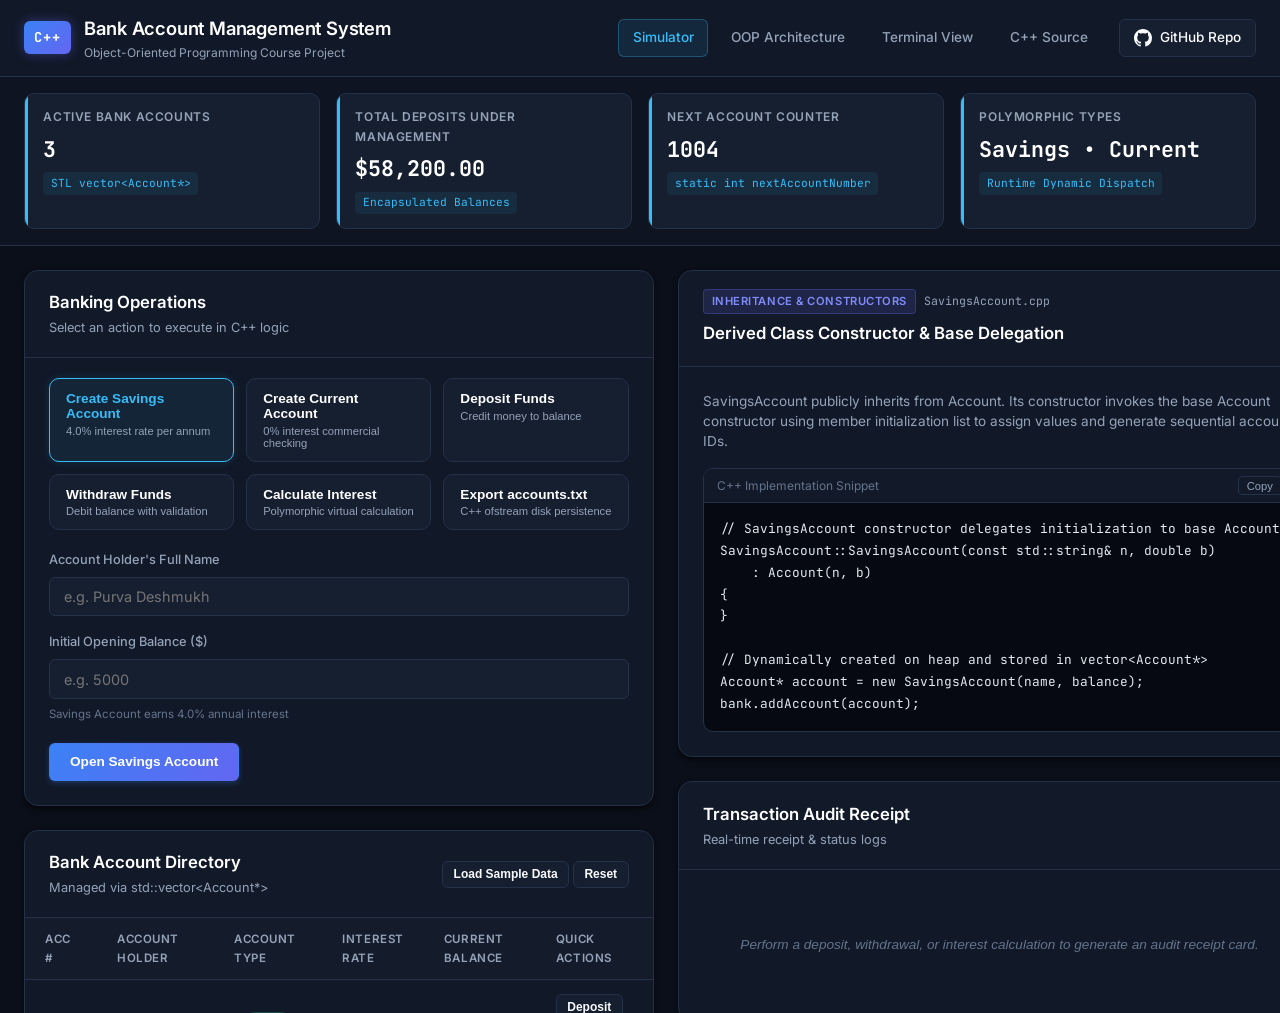
==== index.html @ 3a4fd23f "Add interactive web platform with synchronized C++ OOP concept inspector" ====
<!DOCTYPE html>
<html lang="en">
<head>
  <meta charset="UTF-8">
  <meta http-equiv="refresh" content="0; url=docs/index.html">
  <title>Bank Account Management System</title>
</head>
<body>
  <p>Redirecting to <a href="docs/index.html">Bank Account Management System Web Platform</a>...</p>
</body>
</html>
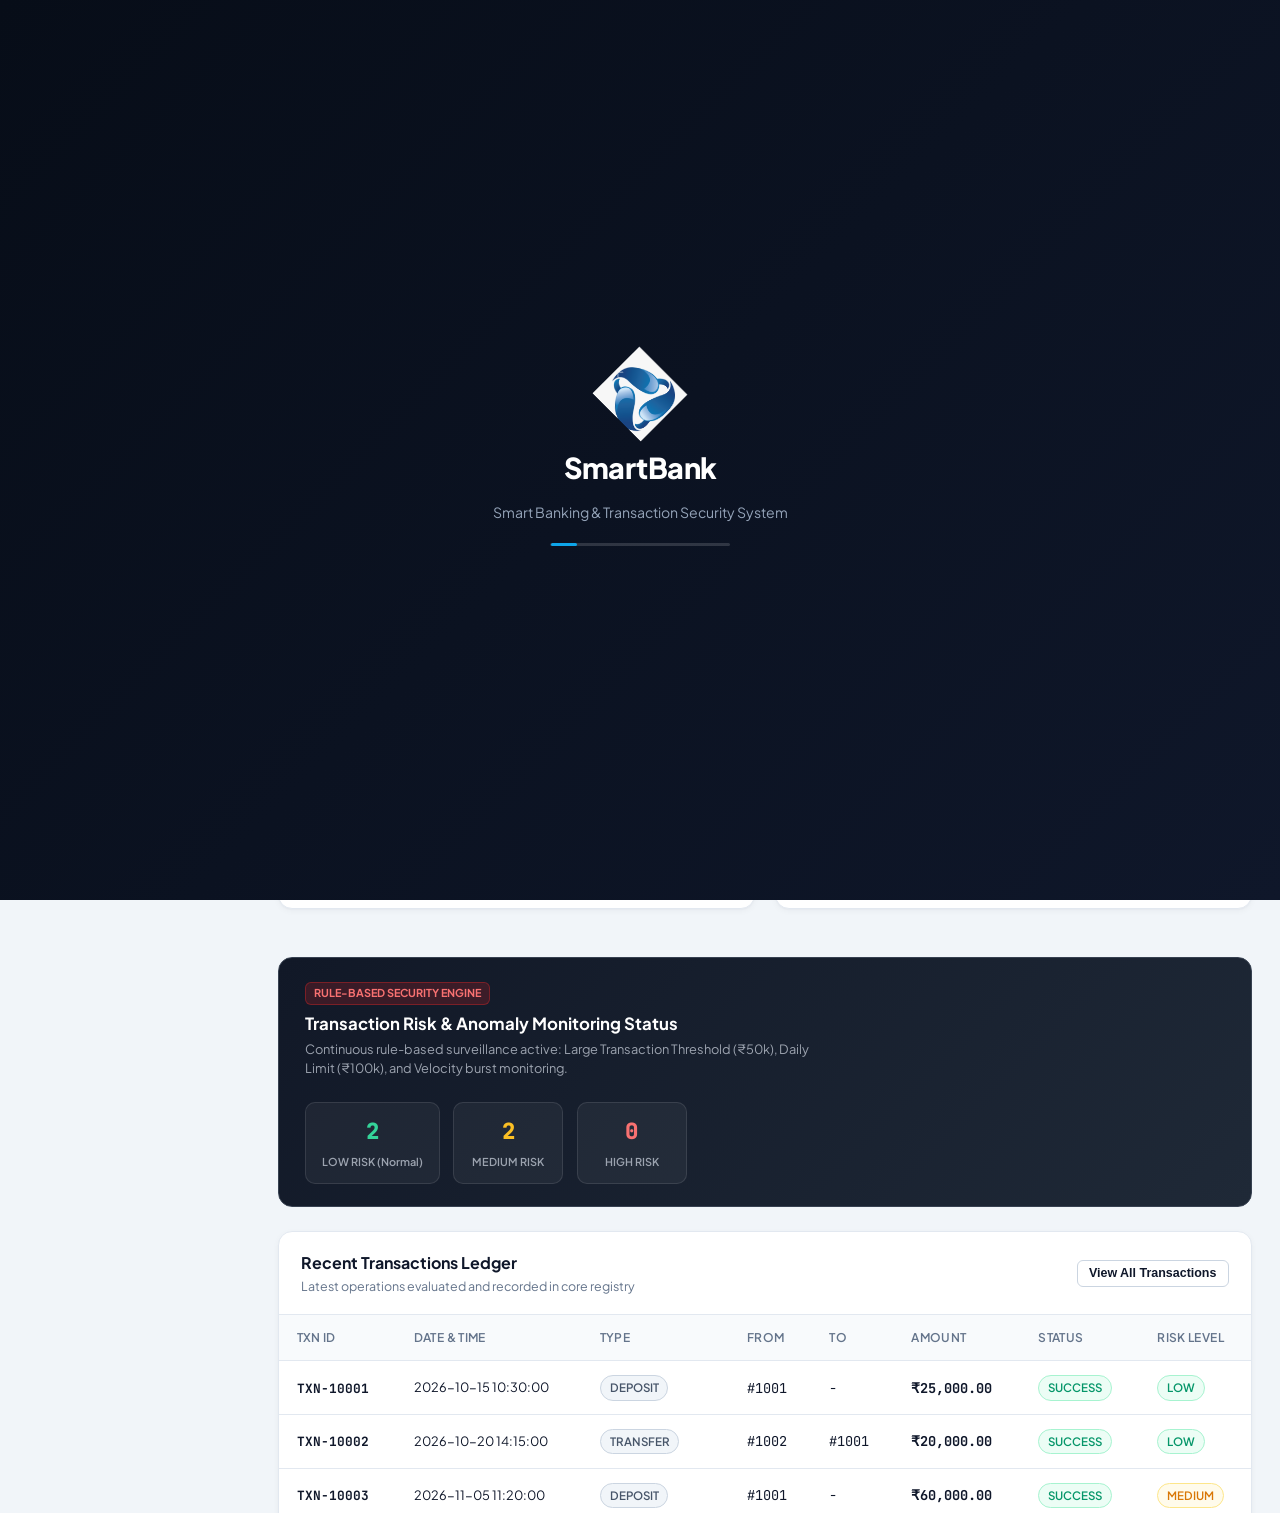
==== commit b32fa59c: "Upgrade Bank Management System to SmartBank" ====
--- a/index.html
+++ b/index.html
@@ -3,9 +3,9 @@
 <head>
   <meta charset="UTF-8">
   <meta http-equiv="refresh" content="0; url=docs/index.html">
-  <title>Bank Account Management System</title>
+  <title>SmartBank - Smart Banking &amp; Transaction Security System</title>
 </head>
 <body>
-  <p>Redirecting to <a href="docs/index.html">Bank Account Management System Web Platform</a>...</p>
+  <p>Redirecting to <a href="docs/index.html">SmartBank Platform</a>...</p>
 </body>
 </html>
